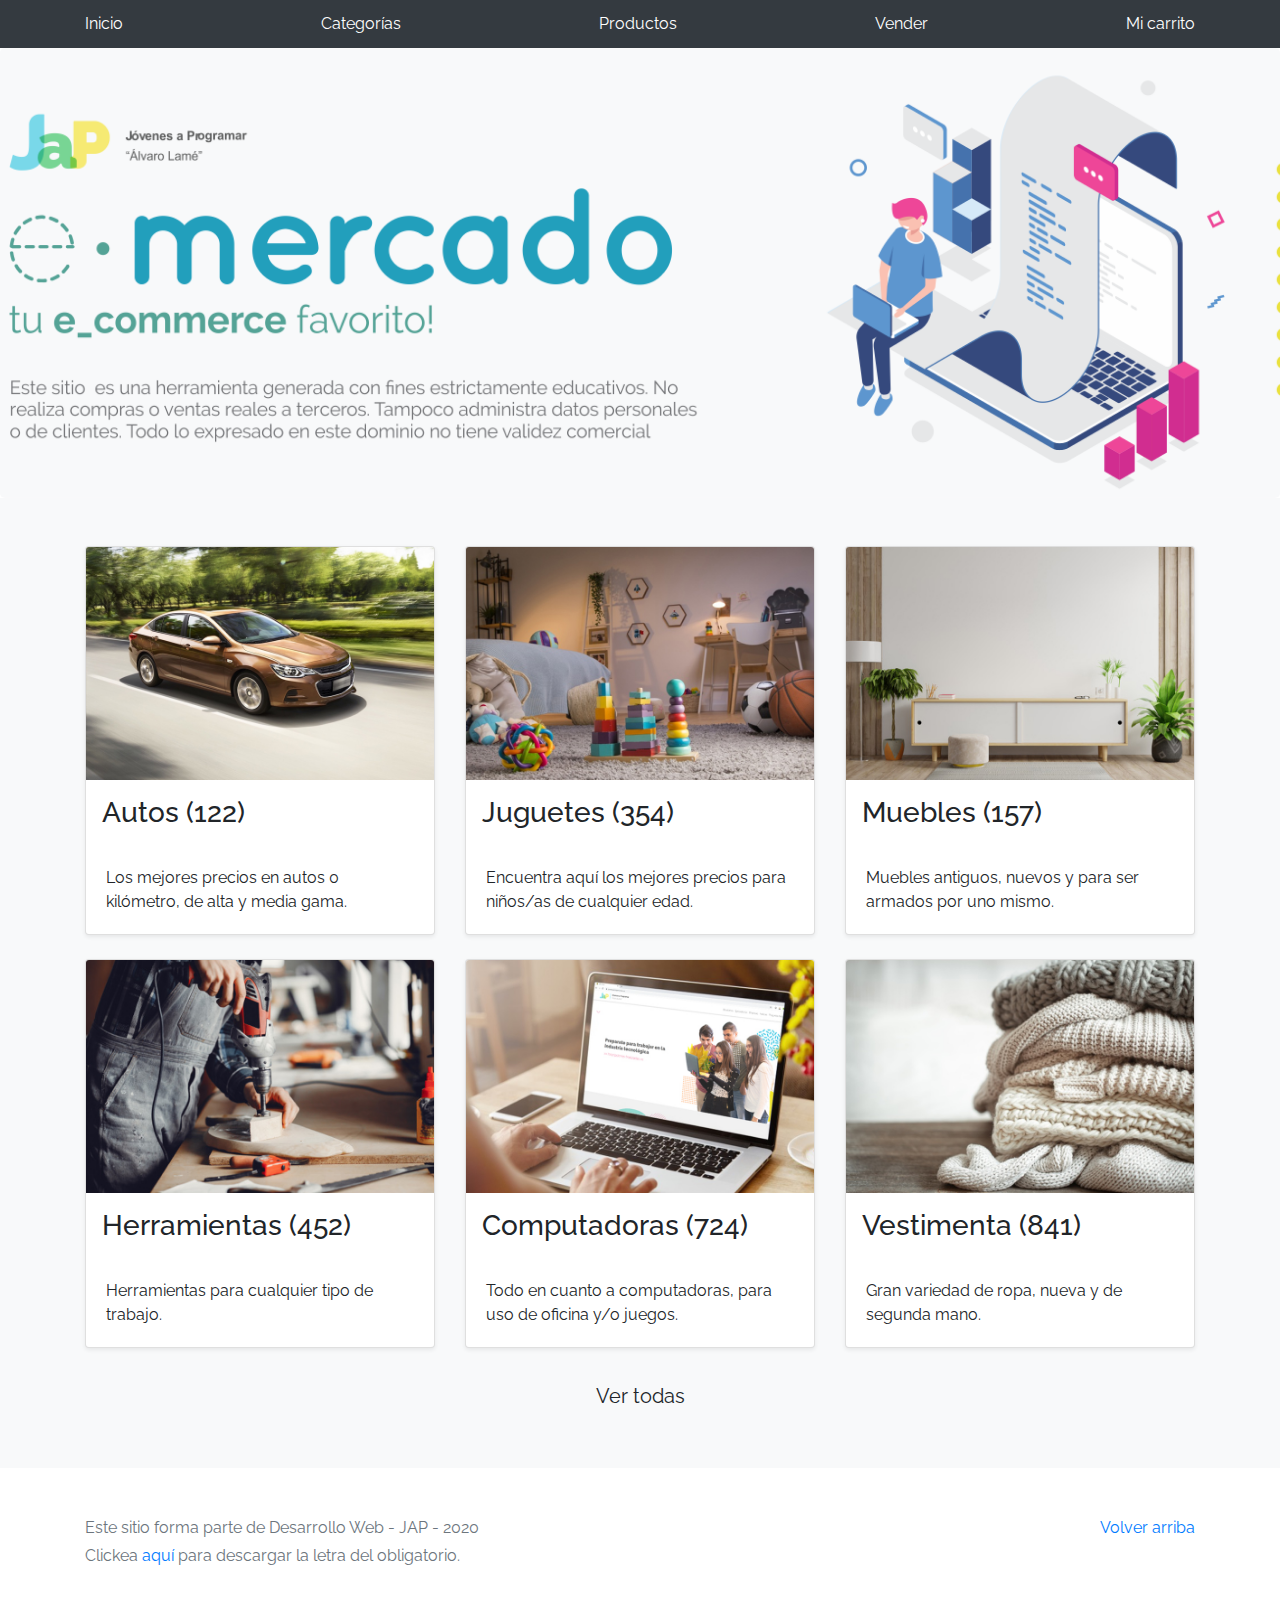
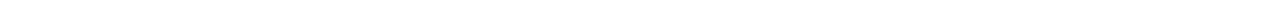
==== index.html @ be58f4a3 "pagina base" ====
<!DOCTYPE html>
<!-- saved from url=(0049)https://getbootstrap.com/docs/4.3/examples/album/ -->
<html lang="en">
  <head>
    <meta http-equiv="Content-Type" content="text/html; charset=UTF-8">
    <meta name="viewport" content="width=device-width, initial-scale=1, shrink-to-fit=no">
    <meta name="description" content="">
    <title>eMercado - Todo lo que busques está aquí</title>

    <link rel="canonical" href="https://getbootstrap.com/docs/4.3/examples/album/">
    <link href="https://fonts.googleapis.com/css?family=Raleway:300,300i,400,400i,700,700i,900,900i" rel="stylesheet">
    <!-- Bootstrap core CSS -->
    <link href="css/bootstrap.min.css" rel="stylesheet">
    <link href="css/styles.css" rel="stylesheet">
  </head>
  <body>
    <nav class="site-header sticky-top py-1 bg-dark">
      <div class="container d-flex flex-column flex-md-row justify-content-between">
        <a class="py-2 d-none d-md-inline-block" href="index.html">Inicio</a>
        <a class="py-2 d-none d-md-inline-block" href="categories.html">Categorías</a>
        <a class="py-2 d-none d-md-inline-block" href="products.html">Productos</a>
        <a class="py-2 d-none d-md-inline-block" href="sell.html">Vender</a>
        <a class="py-2 d-none d-md-inline-block" href="cart.html">Mi carrito</a>
      </div>
    </nav>
    <main role="main">
      <section class="jumbotron text-center">
        <div class="m-5">
          <h1></h1>
        </div>
      </section>
      <div class="album py-5 bg-light">
        <div class="container">
          <div class="row">
            <div class="col-md-4">
              <a href="categories.html" class="card mb-4 shadow-sm custom-card">
                <img class="bd-placeholder-img card-img-top"  src="img/cat1.jpg">
                <h3 class="m-3">Autos (122)</h3>
                <div class="card-body">
                  <p class="card-text">Los mejores precios en autos 0 kilómetro, de alta y media gama.</p>
                </div>
              </a>
            </div>
            <div class="col-md-4">
                <a href="categories.html" class="card mb-4 shadow-sm custom-card">
                  <img class="bd-placeholder-img card-img-top" src="img/cat2.jpg">
                  <h3 class="m-3">Juguetes (354)</h3>
                  <div class="card-body">
                    <p class="card-text">Encuentra aquí los mejores precios para niños/as de cualquier edad.</p>
                  </div>
                </a>
            </div>
            <div class="col-md-4">
                <a href="categories.html" class="card mb-4 shadow-sm custom-card">
                  <img class="bd-placeholder-img card-img-top" src="img/cat3.jpg">
                  <h3 class="m-3">Muebles (157)</h3>
                  <div class="card-body">
                    <p class="card-text">Muebles antiguos, nuevos y para ser armados por uno mismo.</p>
                  </div>
                </a>
            </div>
            <div class="col-md-4">
                <a href="categories.html" class="card mb-4 shadow-sm custom-card">
                  <img class="bd-placeholder-img card-img-top" src="img/cat4.jpg">
                  <h3 class="m-3">Herramientas (452)</h3>
                  <div class="card-body">
                    <p class="card-text">Herramientas para cualquier tipo de trabajo.</p>
                  </div>
                </a>
            </div>
            <div class="col-md-4">
                <a href="categories.html" class="card mb-4 shadow-sm custom-card">
                  <img class="bd-placeholder-img card-img-top" src="img/cat5.jpg">
                  <h3 class="m-3">Computadoras (724)</h3>
                  <div class="card-body">
                    <p class="card-text">Todo en cuanto a computadoras, para uso de oficina y/o juegos.</p>
                  </div>
                </a>
            </div>
            <div class="col-md-4">
                <a href="categories.html" class="card mb-4 shadow-sm custom-card">
                  <img class="bd-placeholder-img card-img-top" src="img/cat6.jpg">
                  <h3 class="m-3">Vestimenta (841)</h3>
                  <div class="card-body">
                    <p class="card-text">Gran variedad de ropa, nueva y de segunda mano.</p>
                  </div>
                </a>
            </div>
          </div>
          <div class="row">
              <a type="button" class="btn btn-light btn-lg btn-block" href="categories.html">Ver todas</a>
          </div>
        </div>
      </div>
    </main>
    <footer class="text-muted">
      <div class="container">
        <p class="float-right">
          <a href="#">Volver arriba</a>
        </p>
        <p>Este sitio forma parte de Desarrollo Web - JAP - 2020</p>
        <p>Clickea <a target="_blank" href="Letra.pdf">aquí</a> para descargar la letra del obligatorio.</p>
      </div>
    </footer>
    <script src="js/jquery-3.4.1.min.js"></script>
    <script src="js/bootstrap.bundle.min.js"></script>
    <script src="js/init.js"></script>
  </body>
</html>
---- css/styles.css ----
.jumbotron, .card-body, .container, .site-header{
    font-family: 'Raleway', serif !important;
}

.jumbotron .display-4{
    font-weight: bold;
}

.jumbotron {
  height: 50vh;
  padding: 5em inherit;
  margin-bottom: 0;
  background-color: #53C0FB;
  background: url('../img/cover_back.png');
  background-size: cover;
  background-position: center;
  background-repeat: no-repeat;
  color: black;
  font-weight: bold;
}

@media (min-width: 768px) {
  .jumbotron {
    padding-top: 6rem;
    padding-bottom: 6rem;
  }
}

.jumbotron p:last-child {
  margin-bottom: 0;
}

.jumbotron-heading {
  font-weight: 300;
}

.jumbotron .container {
  max-width: 40rem;
  background-color: rgba(255, 255, 255, 0.5);
  border-radius: 10px;
  text-shadow: 1px 1px 2px grey;
}

.jumbotron .lead{
  font-size: 38px;
}

footer {
  padding-top: 3rem;
  padding-bottom: 3rem;
}

footer p {
  margin-bottom: .25rem;
}

.site-header a {
  color: white;
  transition: ease-in-out color .15s;
}

.light-text {
  color: white;
}

.site-header .dropdown-menu a {
  color: black;
}

.dropzone{
  border: 2px dashed #0087F7;
  border-radius: 5px;
  background: white;
}

.alert{
  position: fixed;
  top:80px;
  width: 50%;
  left: 50%;
  transform: translate(-50%, 0);
}

.lds-ring {
  display: inline-block;
  position: relative;
  width: 64px;
  height: 64px;
  top:50%;
  left: 50%;
}
.lds-ring div {
  box-sizing: border-box;
  display: block;
  position: absolute;
  width: 51px;
  height: 51px;
  margin: 6px;
  border: 6px solid #fff;
  border-radius: 50%;
  animation: lds-ring 1.2s cubic-bezier(0.5, 0, 0.5, 1) infinite;
  border-color: #fff transparent transparent transparent;
}
.lds-ring div:nth-child(1) {
  animation-delay: -0.45s;
}
.lds-ring div:nth-child(2) {
  animation-delay: -0.3s;
}
.lds-ring div:nth-child(3) {
  animation-delay: -0.15s;
}
@keyframes lds-ring {
  0% {
    transform: rotate(0deg);
  }
  100% {
    transform: rotate(360deg);
  }
}

#spinner-wrapper{
  position: fixed;
  background-color: rgba(0,0,0,0.5);
  width:100%;
  height: 100%;
  top:0;
  left:0;
  z-index: 1021;
  display: none;
}

a.custom-card,
a.custom-card:hover {
  color: inherit;
  text-decoration: inherit;
}

.checked {
  color: orange;
}
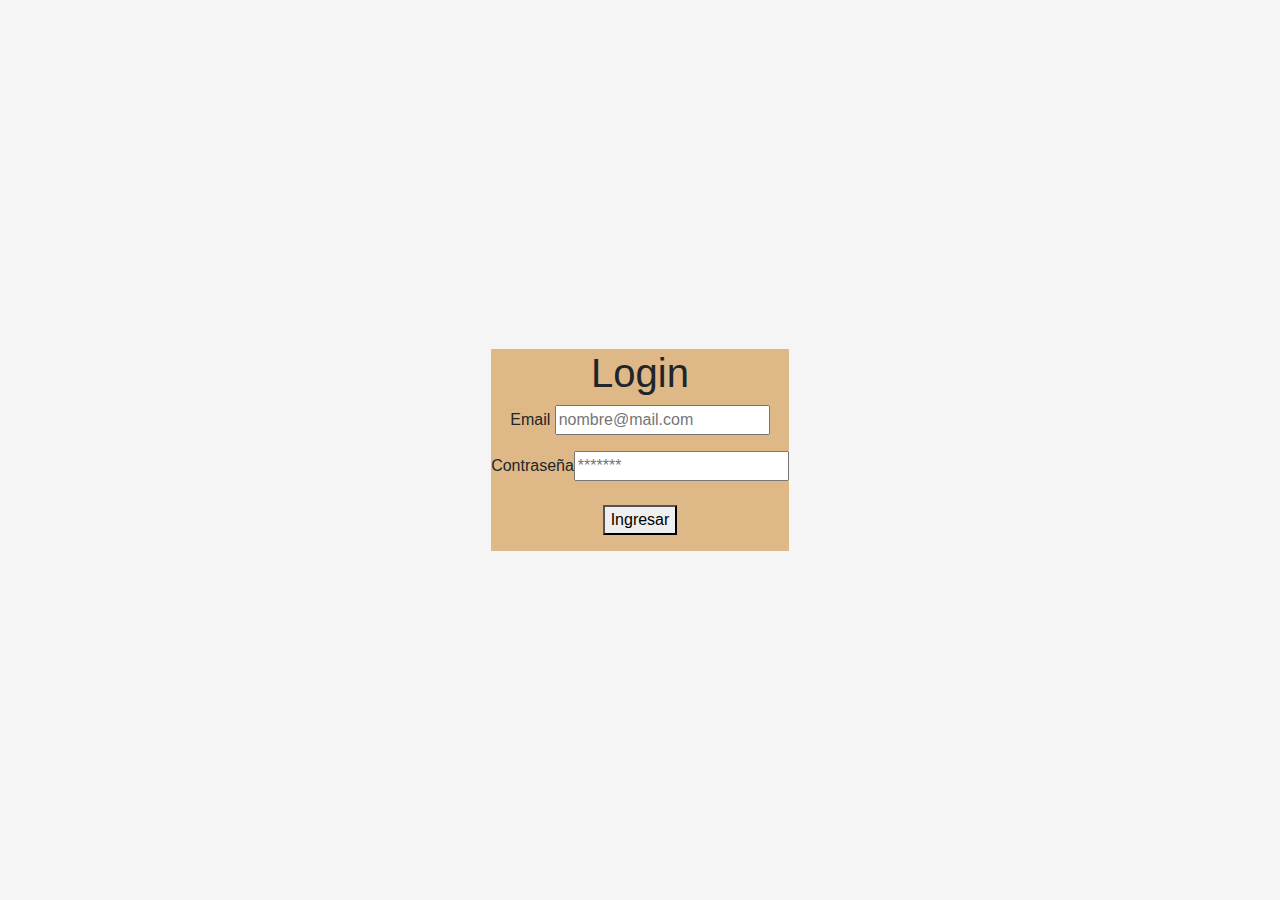
==== commit d8e00cb3: "Entrega 1" ====
--- a/index.html
+++ b/index.html
@@ -1,109 +1,64 @@
 <!DOCTYPE html>
 <!-- saved from url=(0049)https://getbootstrap.com/docs/4.3/examples/album/ -->
 <html lang="en">
-  <head>
-    <meta http-equiv="Content-Type" content="text/html; charset=UTF-8">
-    <meta name="viewport" content="width=device-width, initial-scale=1, shrink-to-fit=no">
-    <meta name="description" content="">
-    <title>eMercado - Todo lo que busques está aquí</title>
 
-    <link rel="canonical" href="https://getbootstrap.com/docs/4.3/examples/album/">
-    <link href="https://fonts.googleapis.com/css?family=Raleway:300,300i,400,400i,700,700i,900,900i" rel="stylesheet">
-    <!-- Bootstrap core CSS -->
-    <link href="css/bootstrap.min.css" rel="stylesheet">
-    <link href="css/styles.css" rel="stylesheet">
-  </head>
-  <body>
-    <nav class="site-header sticky-top py-1 bg-dark">
-      <div class="container d-flex flex-column flex-md-row justify-content-between">
-        <a class="py-2 d-none d-md-inline-block" href="index.html">Inicio</a>
-        <a class="py-2 d-none d-md-inline-block" href="categories.html">Categorías</a>
-        <a class="py-2 d-none d-md-inline-block" href="products.html">Productos</a>
-        <a class="py-2 d-none d-md-inline-block" href="sell.html">Vender</a>
-        <a class="py-2 d-none d-md-inline-block" href="cart.html">Mi carrito</a>
-      </div>
-    </nav>
-    <main role="main">
-      <section class="jumbotron text-center">
-        <div class="m-5">
-          <h1></h1>
-        </div>
-      </section>
-      <div class="album py-5 bg-light">
-        <div class="container">
-          <div class="row">
-            <div class="col-md-4">
-              <a href="categories.html" class="card mb-4 shadow-sm custom-card">
-                <img class="bd-placeholder-img card-img-top"  src="img/cat1.jpg">
-                <h3 class="m-3">Autos (122)</h3>
-                <div class="card-body">
-                  <p class="card-text">Los mejores precios en autos 0 kilómetro, de alta y media gama.</p>
-                </div>
-              </a>
-            </div>
-            <div class="col-md-4">
-                <a href="categories.html" class="card mb-4 shadow-sm custom-card">
-                  <img class="bd-placeholder-img card-img-top" src="img/cat2.jpg">
-                  <h3 class="m-3">Juguetes (354)</h3>
-                  <div class="card-body">
-                    <p class="card-text">Encuentra aquí los mejores precios para niños/as de cualquier edad.</p>
-                  </div>
-                </a>
-            </div>
-            <div class="col-md-4">
-                <a href="categories.html" class="card mb-4 shadow-sm custom-card">
-                  <img class="bd-placeholder-img card-img-top" src="img/cat3.jpg">
-                  <h3 class="m-3">Muebles (157)</h3>
-                  <div class="card-body">
-                    <p class="card-text">Muebles antiguos, nuevos y para ser armados por uno mismo.</p>
-                  </div>
-                </a>
-            </div>
-            <div class="col-md-4">
-                <a href="categories.html" class="card mb-4 shadow-sm custom-card">
-                  <img class="bd-placeholder-img card-img-top" src="img/cat4.jpg">
-                  <h3 class="m-3">Herramientas (452)</h3>
-                  <div class="card-body">
-                    <p class="card-text">Herramientas para cualquier tipo de trabajo.</p>
-                  </div>
-                </a>
-            </div>
-            <div class="col-md-4">
-                <a href="categories.html" class="card mb-4 shadow-sm custom-card">
-                  <img class="bd-placeholder-img card-img-top" src="img/cat5.jpg">
-                  <h3 class="m-3">Computadoras (724)</h3>
-                  <div class="card-body">
-                    <p class="card-text">Todo en cuanto a computadoras, para uso de oficina y/o juegos.</p>
-                  </div>
-                </a>
-            </div>
-            <div class="col-md-4">
-                <a href="categories.html" class="card mb-4 shadow-sm custom-card">
-                  <img class="bd-placeholder-img card-img-top" src="img/cat6.jpg">
-                  <h3 class="m-3">Vestimenta (841)</h3>
-                  <div class="card-body">
-                    <p class="card-text">Gran variedad de ropa, nueva y de segunda mano.</p>
-                  </div>
-                </a>
-            </div>
-          </div>
-          <div class="row">
-              <a type="button" class="btn btn-light btn-lg btn-block" href="categories.html">Ver todas</a>
-          </div>
-        </div>
-      </div>
-    </main>
-    <footer class="text-muted">
-      <div class="container">
-        <p class="float-right">
-          <a href="#">Volver arriba</a>
-        </p>
-        <p>Este sitio forma parte de Desarrollo Web - JAP - 2020</p>
-        <p>Clickea <a target="_blank" href="Letra.pdf">aquí</a> para descargar la letra del obligatorio.</p>
-      </div>
-    </footer>
-    <script src="js/jquery-3.4.1.min.js"></script>
-    <script src="js/bootstrap.bundle.min.js"></script>
-    <script src="js/init.js"></script>
-  </body>
+<head>
+  <meta http-equiv="Content-Type" content="text/html; charset=UTF-8">
+  <meta name="viewport" content="width=device-width, initial-scale=1, shrink-to-fit=no">
+  <meta name="description" content="">
+  <title>eMercado - Todo lo que busques está aquí</title>
+
+  <link rel="canonical" href="https://getbootstrap.com/docs/4.3/examples/album/">
+  <link href="https://fonts.googleapis.com/css?family=Raleway:300,300i,400,400i,700,700i,900,900i" rel="stylesheet">
+  <!-- Bootstrap core CSS -->
+  <link href="css/bootstrap.min.css" rel="stylesheet">
+  <link href="css/styles.css" rel="stylesheet">
+  <style>
+    html, body{
+      height: 100%;
+    }
+
+    body {
+      display: -ms-flexbox;
+      display: flex;
+      -ms-flex-align: center;
+      align-items: center;
+      padding-top: 40px;
+      padding-bottom: 40px;
+      background-color: #f5f5f5;
+    }
+
+    .signin {
+      width: 100%;
+      max-width: 330px;
+      padding: 15px;
+      margin: auto;
+    }
+  </style>
+</head>
+
+<body class="text-center">
+<!--
+  <div class="container p-5">
+    <div class="alert alert-danger" role="alert" style="position: relative; width:auto; top: 0;">
+      <h4 class="alert-heading">¡A trabajar! :)</h4>
+      <p>Esta sección corresponde a: Entrega 1 (Fecha de entrega: 08/08/2021).</p>
+      <hr>
+      <p class="mb-0">Para saber qué debes hacer, fijate en la actividad en CREA correspondiente a esta entrega.</p>
+    </div>
+  </div>
+-->
+<div id="formulario">
+    <h1>Login</h1>
+    <p>Email <input id="email" type="text" id="email" name="email"  placeholder="nombre@mail.com" ></p>
+    <p>Contraseña<input  id="contraseña" type="password" id="password" name="password" placeholder="*******" >
+      <br><br>
+    <button id="submitBtn"  >Ingresar</button>
+
+
+</div>
+    
+  <script src="js/init.js"></script>
+  <script src="js/login.js"></script>
+</body>
 </html>--- a/css/styles.css
+++ b/css/styles.css
@@ -138,4 +138,10 @@
 
 .checked {
   color: orange;
+}
+#formulario{
+  margin: auto;
+  text-align: center;
+  background-color: burlywood;
+  
 }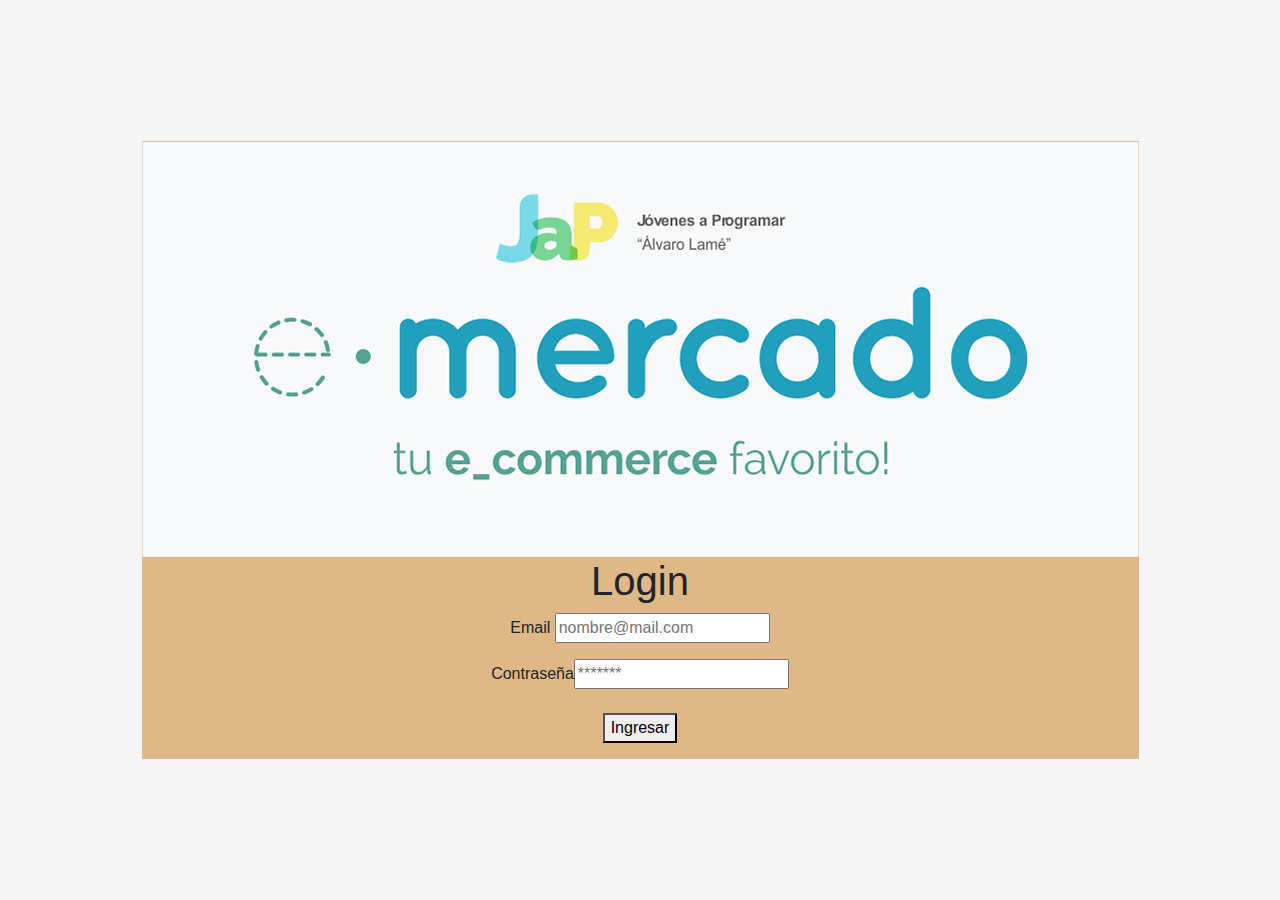
==== commit 07997bee: "update" ====
--- a/index.html
+++ b/index.html
@@ -48,7 +48,8 @@
     </div>
   </div>
 -->
-<div id="formulario">
+<div id="login">
+  <img src="img/login.png">
     <h1>Login</h1>
     <p>Email <input id="email" type="text" id="email" name="email"  placeholder="nombre@mail.com" ></p>
     <p>Contraseña<input  id="contraseña" type="password" id="password" name="password" placeholder="*******" >
--- a/css/styles.css
+++ b/css/styles.css
@@ -139,9 +139,10 @@
 .checked {
   color: orange;
 }
-#formulario{
+#login{
   margin: auto;
   text-align: center;
   background-color: burlywood;
   
+  
 }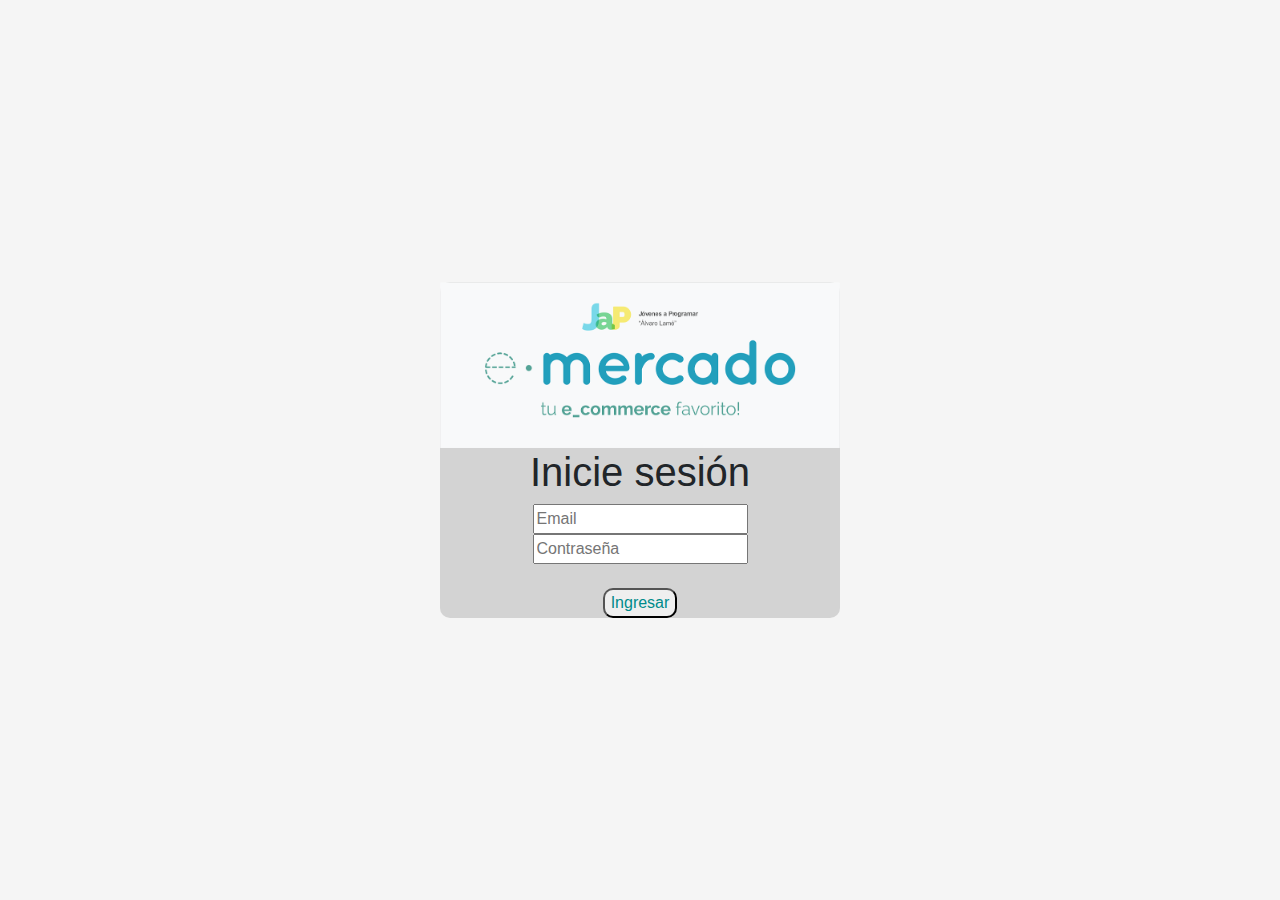
==== commit 2ccb2ec3: "update" ====
--- a/index.html
+++ b/index.html
@@ -49,12 +49,13 @@
   </div>
 -->
 <div id="login">
-  <img src="img/login.png">
-    <h1>Login</h1>
-    <p>Email <input id="email" type="text" id="email" name="email"  placeholder="nombre@mail.com" ></p>
-    <p>Contraseña<input  id="contraseña" type="password" id="password" name="password" placeholder="*******" >
+  <img src="img/login.png" width="400px">
+    <h1>Inicie sesión</h1>
+    <input id="email" type="text" id="email" name="email"  placeholder="Email" >
+    <br>
+    <input  id="contraseña" type="password" id="password" name="password" placeholder="Contraseña" >
       <br><br>
-    <button id="submitBtn"  >Ingresar</button>
+    <button id="submitBtn" style="color:darkcyan ; border-radius: 10px; ">Ingresar</button>
 
 
 </div>
--- a/css/styles.css
+++ b/css/styles.css
@@ -142,7 +142,6 @@
 #login{
   margin: auto;
   text-align: center;
-  background-color: burlywood;
-  
-  
+  background-color: lightgray;
+  border-radius: 10px; 
 }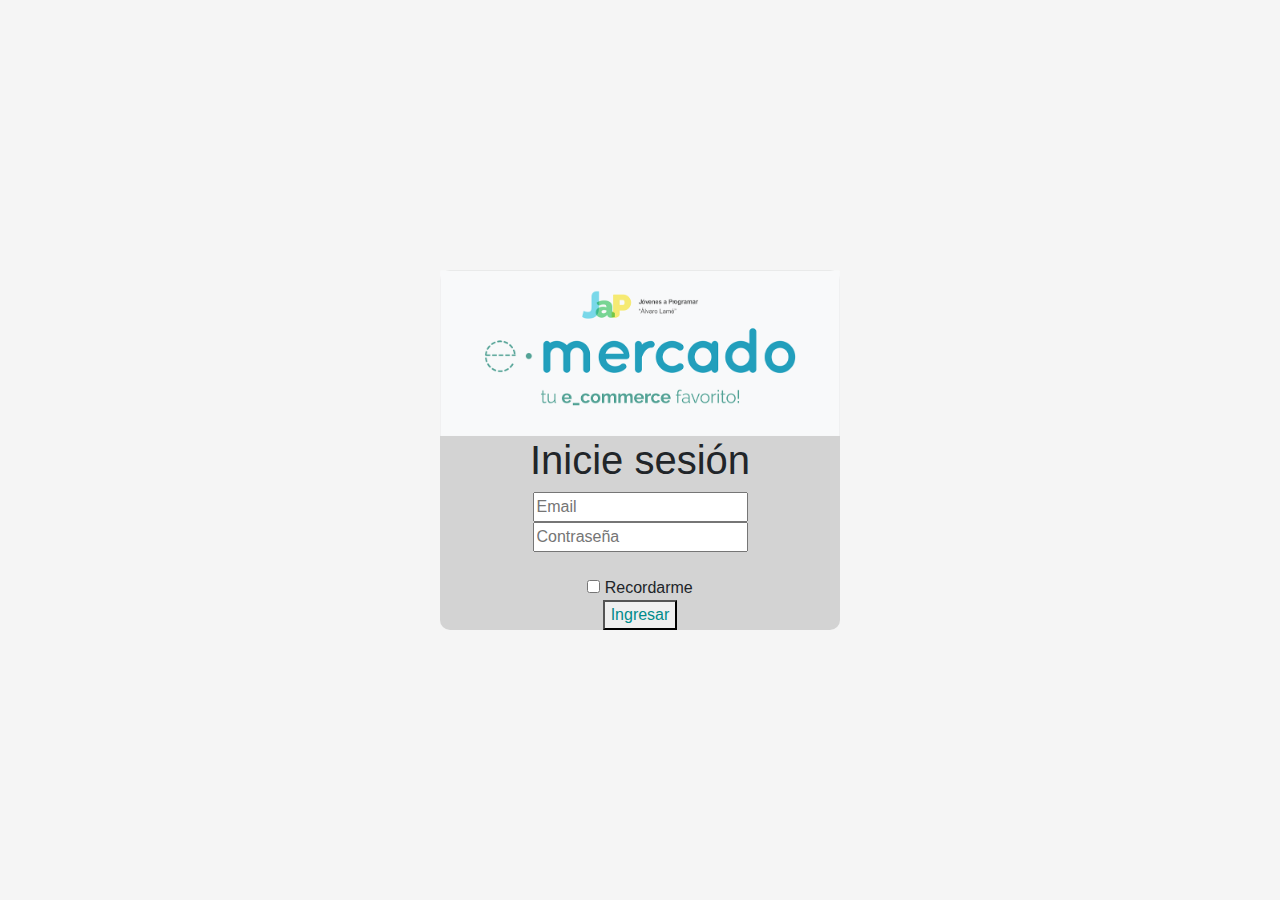
==== commit 50b29f55: "Update index.html" ====
--- a/index.html
+++ b/index.html
@@ -54,8 +54,12 @@
     <input id="email" type="text" id="email" name="email"  placeholder="Email" >
     <br>
     <input  id="contraseña" type="password" id="password" name="password" placeholder="Contraseña" >
-      <br><br>
-    <button id="submitBtn" style="color:darkcyan ; border-radius: 10px; ">Ingresar</button>
+    <br><br>
+    <input type="checkbox" value="Recordarme"> Recordarme
+    <br>
+    <button id="submitBtn" style="color:darkcyan ;">Ingresar</button>
+    
+    
 
 
 </div>
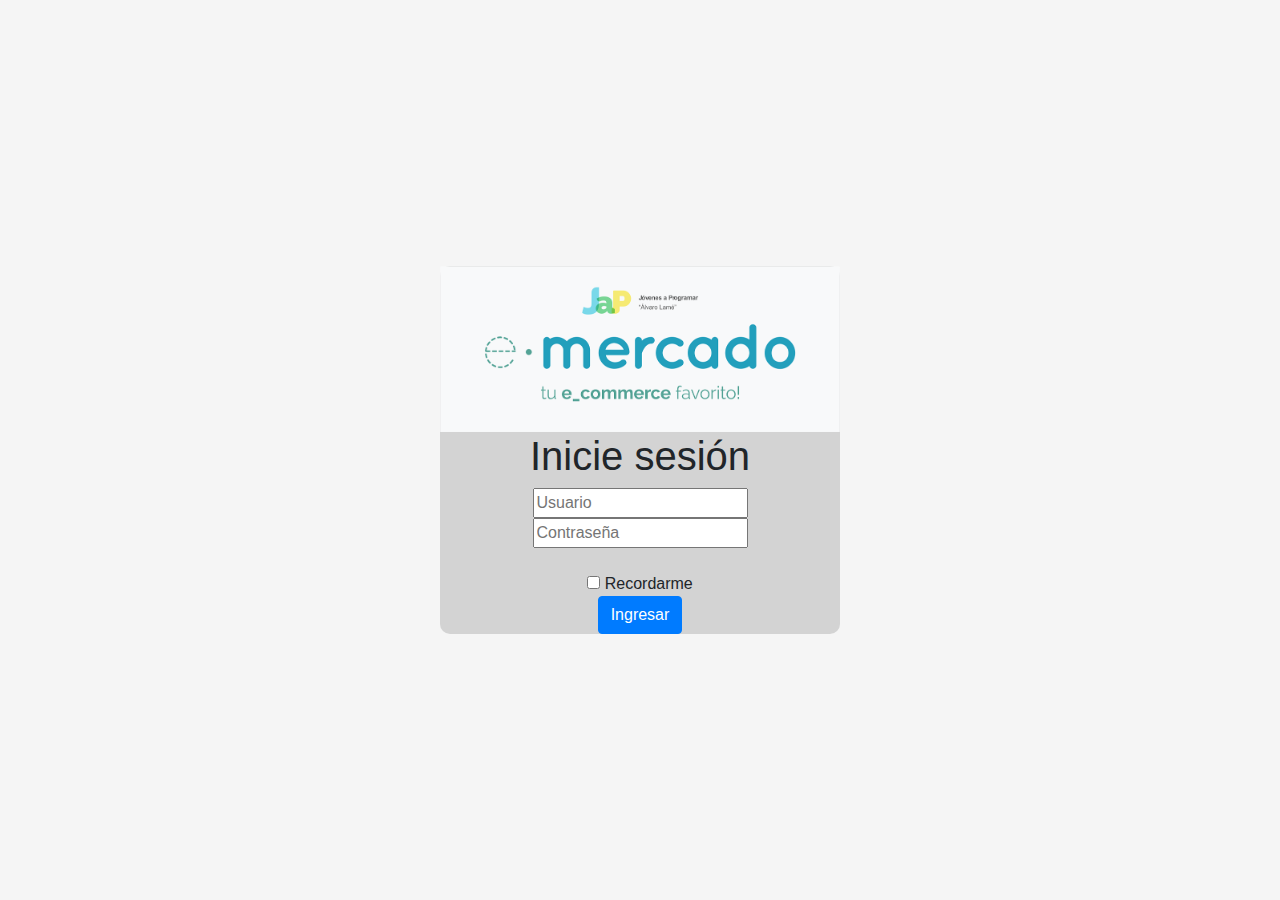
==== commit 1830607b: "Entrega 6" ====
--- a/index.html
+++ b/index.html
@@ -51,13 +51,13 @@
 <div id="login">
   <img src="img/login.png" width="400px">
     <h1>Inicie sesión</h1>
-    <input id="email" type="text" id="email" name="email"  placeholder="Email" >
+    <input type="text" id="usuario"placeholder="Usuario" >
     <br>
-    <input  id="contraseña" type="password" id="password" name="password" placeholder="Contraseña" >
+    <input  id="contraseña" type="password" placeholder="Contraseña" >
     <br><br>
     <input type="checkbox" value="Recordarme"> Recordarme
     <br>
-    <button id="submitBtn" style="color:darkcyan ;">Ingresar</button>
+    <button id="submitBtn" class="btn btn-primary">Ingresar</button>
     
     
 
--- a/css/styles.css
+++ b/css/styles.css
@@ -144,4 +144,11 @@
   text-align: center;
   background-color: lightgray;
   border-radius: 10px; 
+}
+
+.checked {
+  color: orange;
+}
+#prod-container ,#coments-container{
+  margin: 10px;
 }